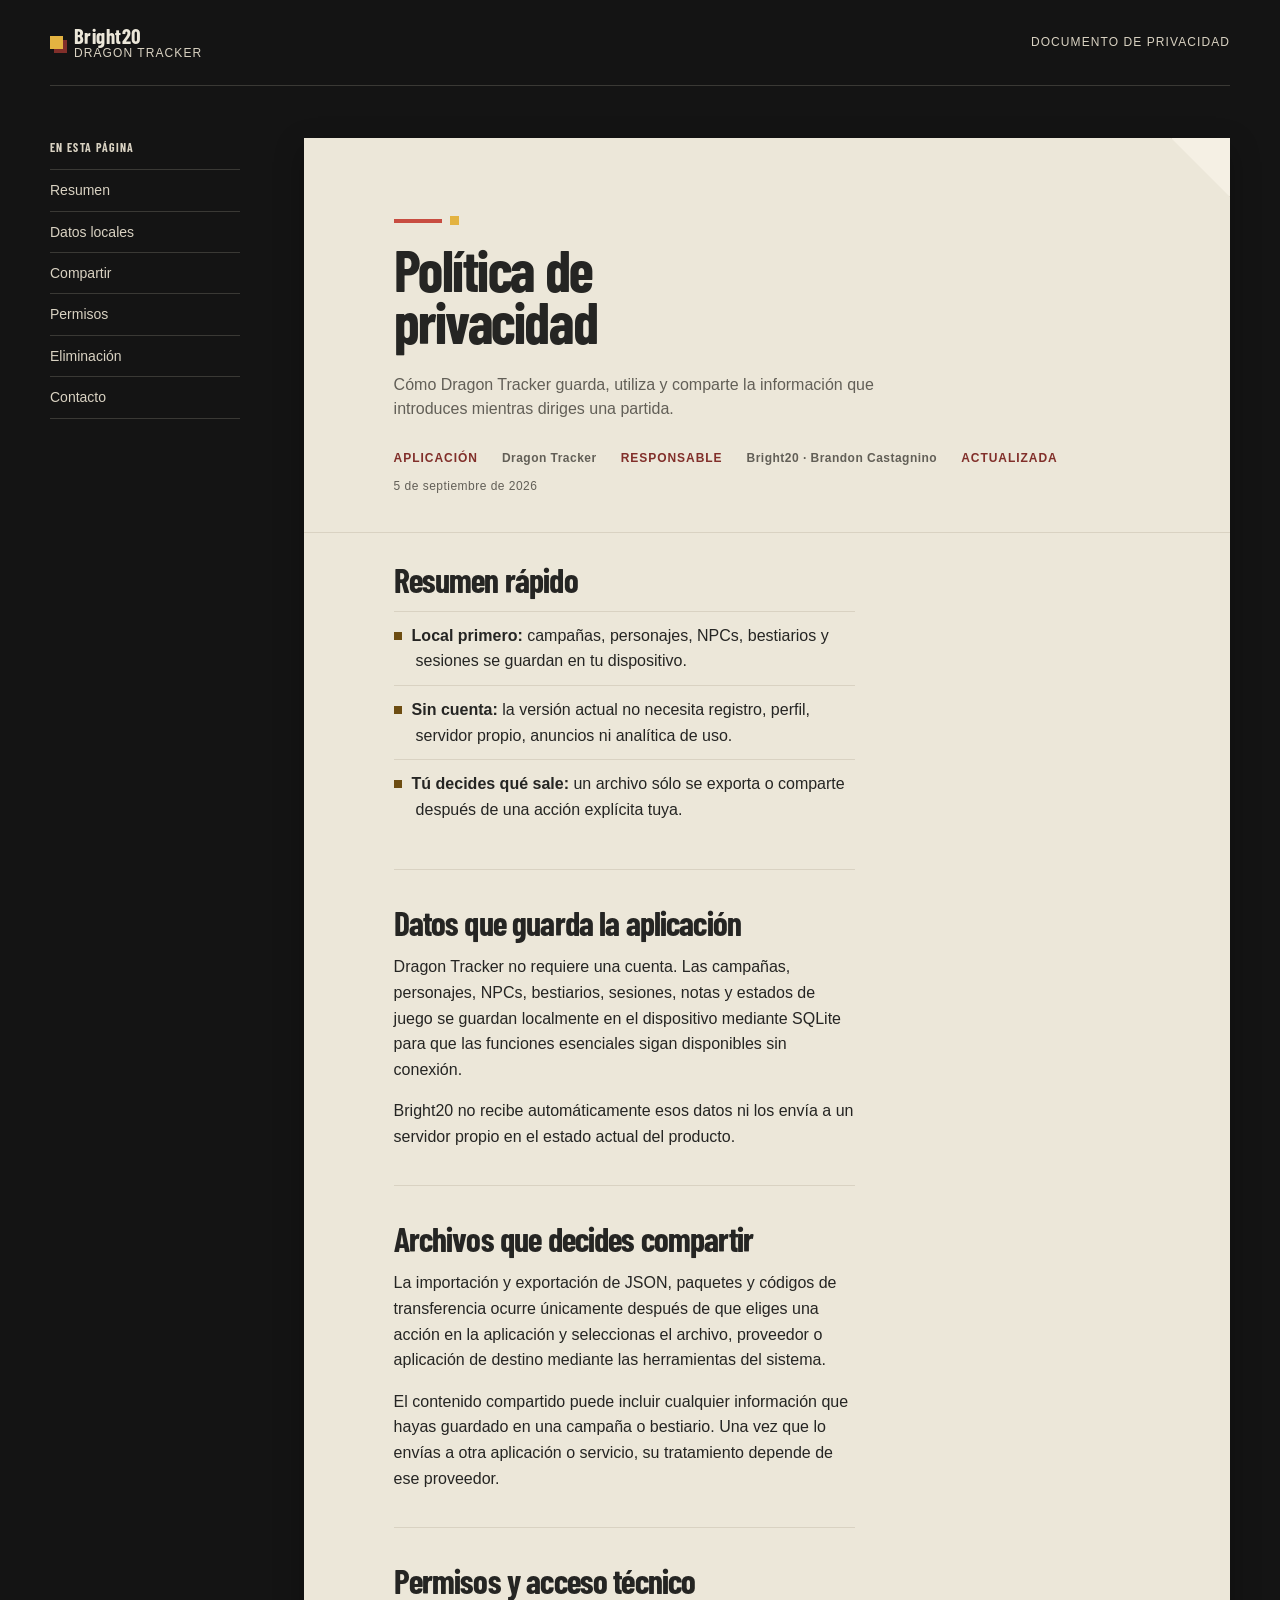
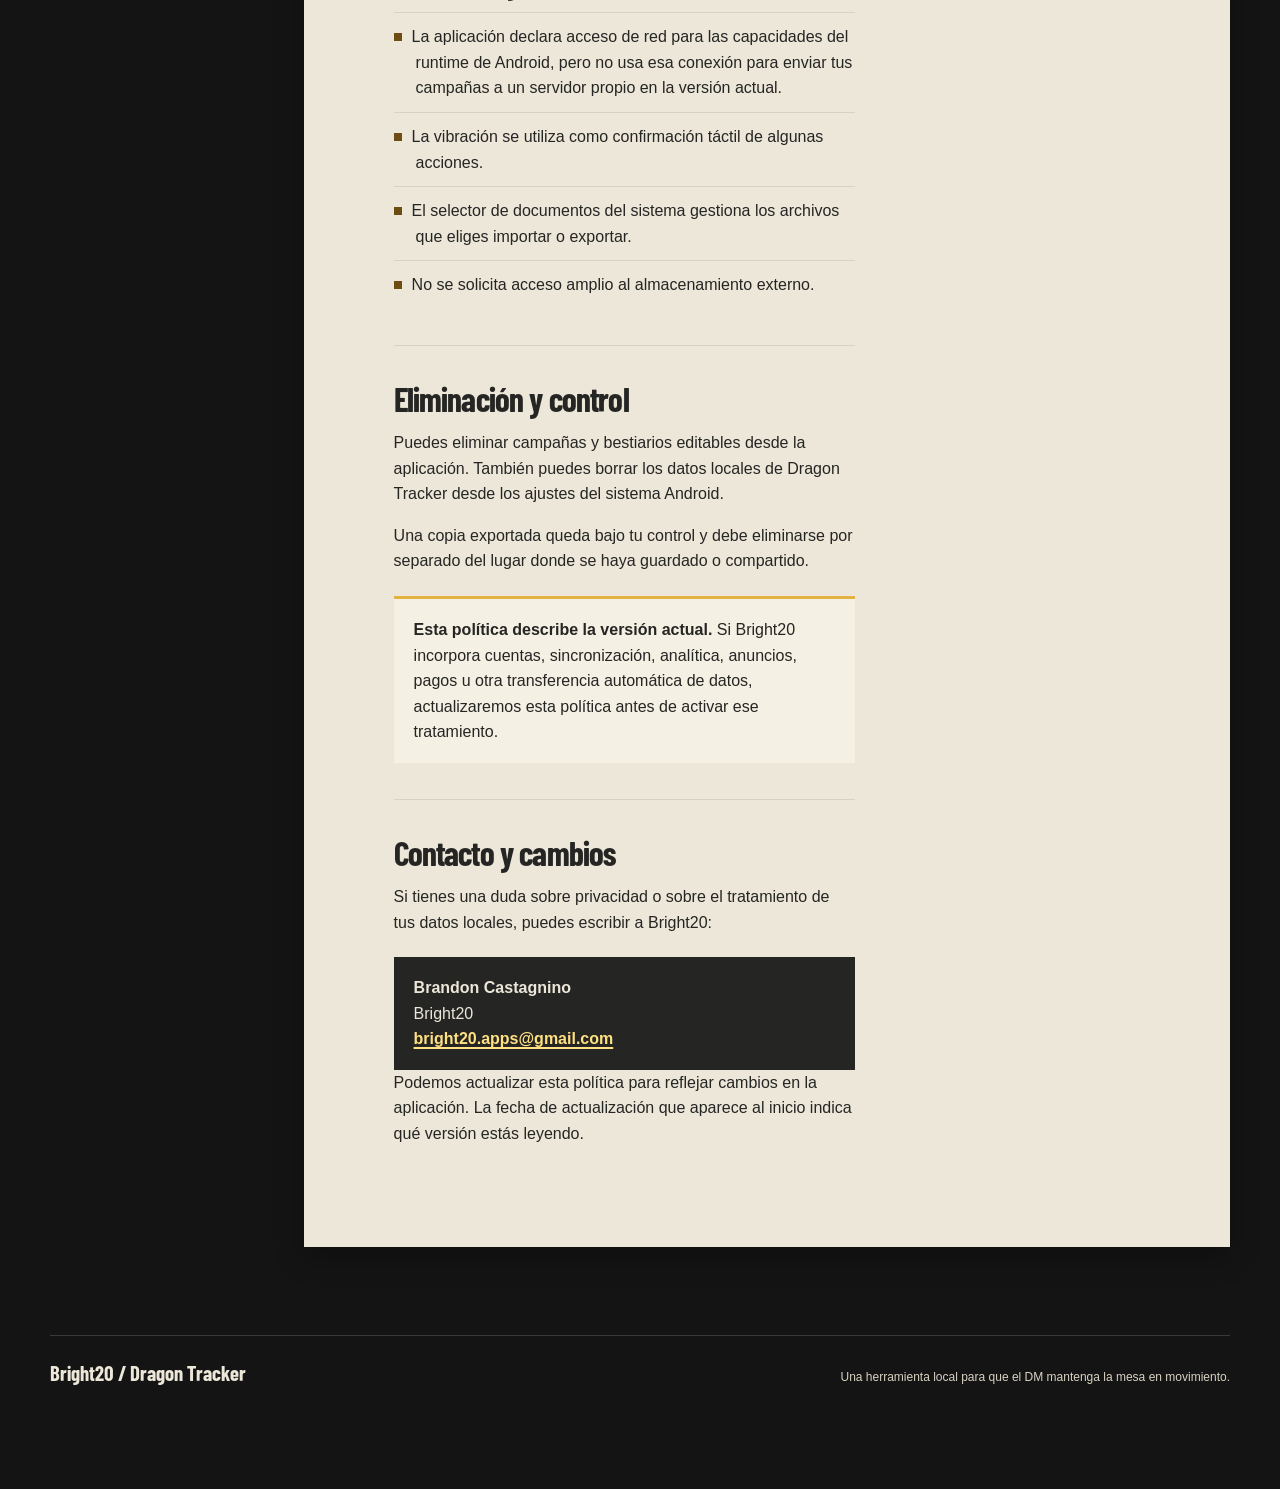
==== index.html @ 074b1256 "Publish Dragon Tracker privacy page" ====
<!doctype html>
<html lang="es">
  <head>
    <meta charset="utf-8">
    <meta name="viewport" content="width=device-width, initial-scale=1">
    <meta name="theme-color" content="#141414">
    <meta http-equiv="refresh" content="0; url=./dragon-tracker/privacy/">
    <link rel="canonical" href="./dragon-tracker/privacy/">
    <title>Bright20 · Dragon Tracker</title>
    <style>
      :root { color-scheme: dark; font-family: ui-sans-serif, -apple-system, BlinkMacSystemFont, "Segoe UI", sans-serif; background: #141414; color: #ece7d9; }
      body { display: grid; min-height: 100vh; margin: 0; place-items: center; }
      main { width: min(520px, calc(100% - 40px)); padding: 32px; border: 1px solid #3a3935; background: #1c1c1b; }
      h1 { margin: 0 0 12px; color: #e3b341; font-family: "Arial Narrow", sans-serif; font-size: 42px; letter-spacing: -0.03em; }
      p { color: #d9d2c2; line-height: 1.6; }
      a { color: #ffe083; font-weight: 700; }
    </style>
  </head>
  <body>
    <main>
      <h1>Bright20</h1>
      <p>Dragon Tracker está preparando su mesa. Si no avanzas automáticamente, abre la política de privacidad.</p>
      <a href="./dragon-tracker/privacy/">Abrir política de privacidad</a>
    </main>
  </body>
</html>
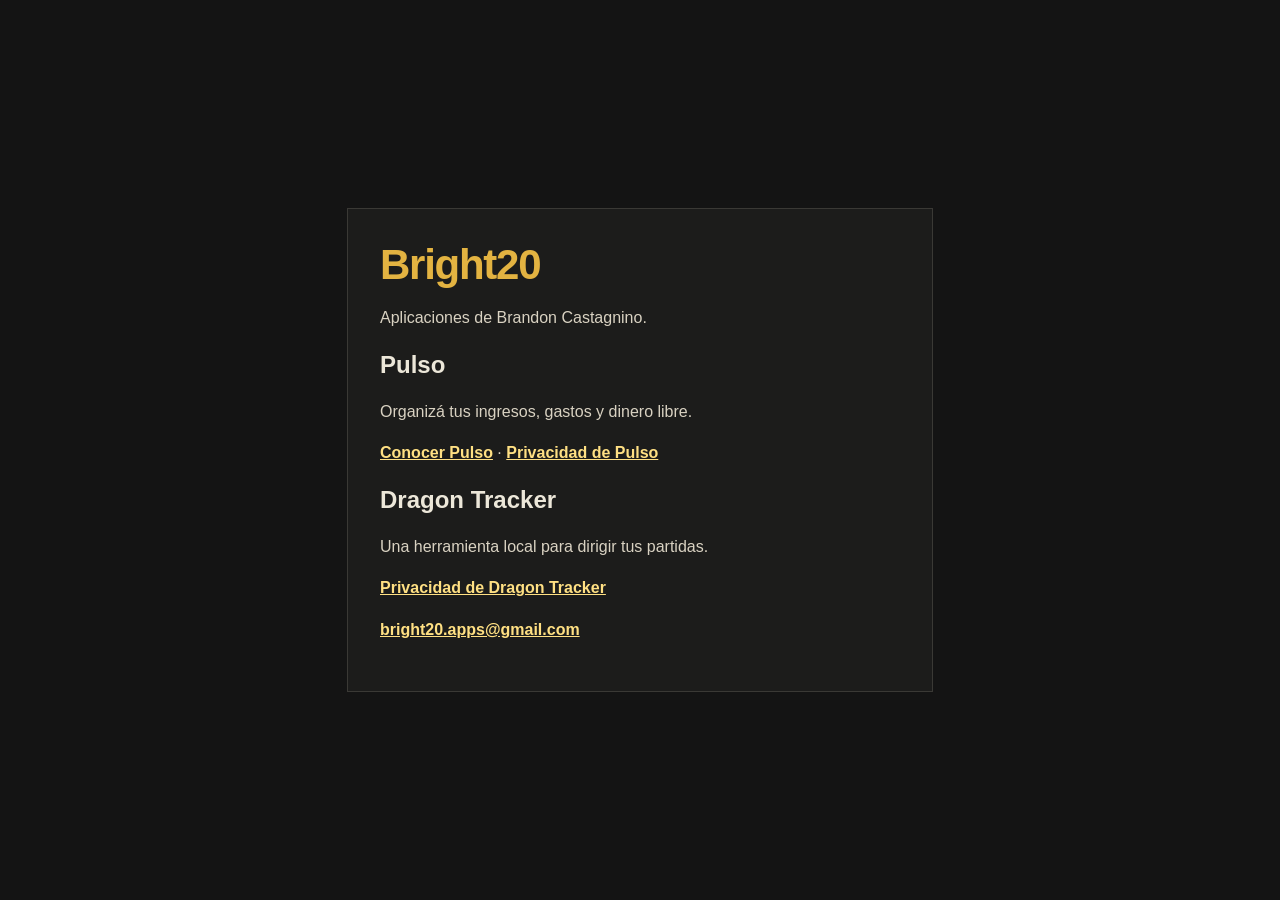
==== commit 0b6ce866: "Add Pulso privacy and support to Bright20 Apps website" ====
--- a/index.html
+++ b/index.html
@@ -4,9 +4,9 @@
     <meta charset="utf-8">
     <meta name="viewport" content="width=device-width, initial-scale=1">
     <meta name="theme-color" content="#141414">
-    <meta http-equiv="refresh" content="0; url=./dragon-tracker/privacy/">
-    <link rel="canonical" href="./dragon-tracker/privacy/">
-    <title>Bright20 · Dragon Tracker</title>
+    <meta name="description" content="Aplicaciones de Bright20 Apps: Pulso y Dragon Tracker. Información de privacidad y soporte.">
+    <link rel="canonical" href="https://bright20apps.github.io/">
+    <title>Bright20 Apps · Aplicaciones y soporte</title>
     <style>
       :root { color-scheme: dark; font-family: ui-sans-serif, -apple-system, BlinkMacSystemFont, "Segoe UI", sans-serif; background: #141414; color: #ece7d9; }
       body { display: grid; min-height: 100vh; margin: 0; place-items: center; }
@@ -19,8 +19,14 @@
   <body>
     <main>
       <h1>Bright20</h1>
-      <p>Dragon Tracker está preparando su mesa. Si no avanzas automáticamente, abre la política de privacidad.</p>
-      <a href="./dragon-tracker/privacy/">Abrir política de privacidad</a>
+      <p>Aplicaciones de Brandon Castagnino.</p>
+      <h2>Pulso</h2>
+      <p>Organizá tus ingresos, gastos y dinero libre.</p>
+      <p><a href="./pulso/">Conocer Pulso</a> · <a href="./pulso/privacy/">Privacidad de Pulso</a></p>
+      <h2>Dragon Tracker</h2>
+      <p>Una herramienta local para dirigir tus partidas.</p>
+      <p><a href="./dragon-tracker/privacy/">Privacidad de Dragon Tracker</a></p>
+      <p><a href="mailto:bright20.apps@gmail.com">bright20.apps@gmail.com</a></p>
     </main>
   </body>
 </html>
